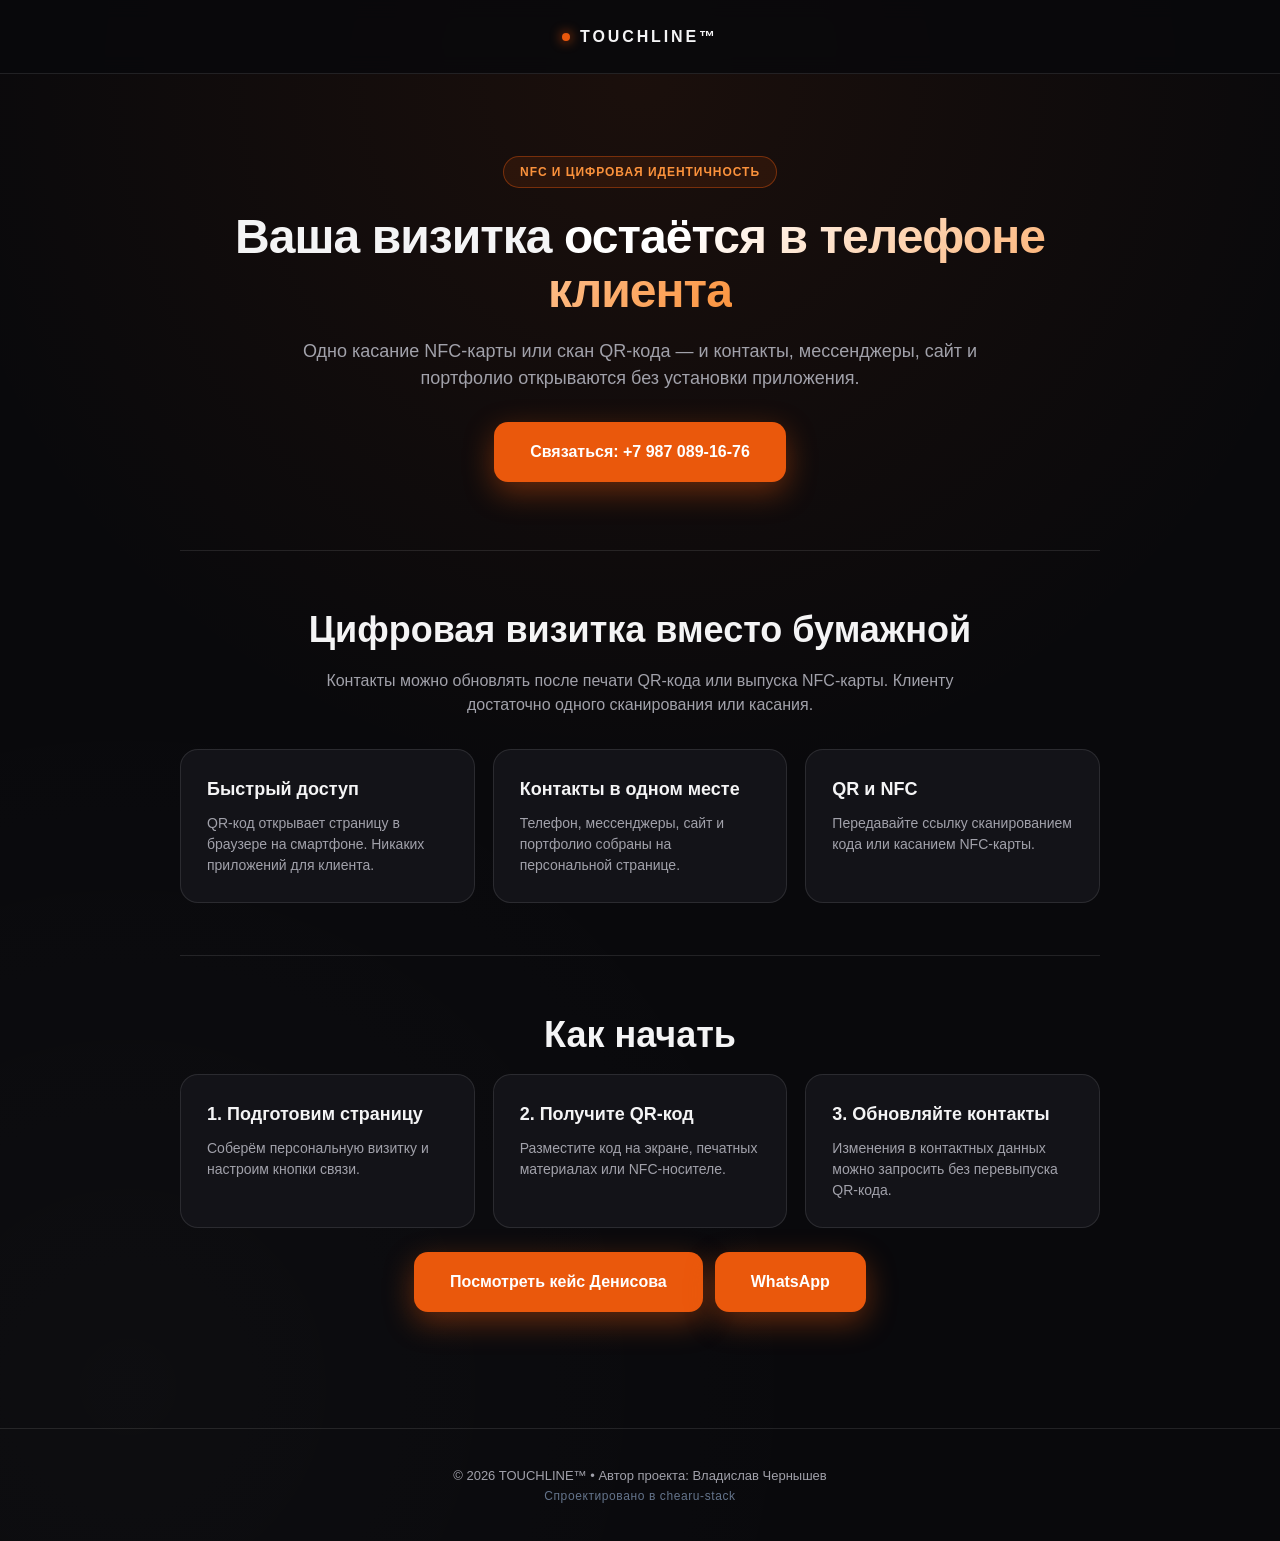
==== system.html @ 8c3a6a8d "Publish Touchline static site" ====
<!DOCTYPE html>
<html lang="ru">
<head>
  <meta charset="UTF-8" />
  <meta name="viewport" content="width=device-width, initial-scale=1.0" />
  <meta name="author" content="Владислав Чернышев (Touchline Project)" />
  <meta name="description" content="TOUCHLINE™ — цифровые визитки и NFC-носители для бизнеса." />
  <title>TOUCHLINE™ — цифровые визитки и NFC</title>
  <link rel="icon" type="image/svg+xml" href="data:image/svg+xml,%3Csvg xmlns=%22http://www.w3.org/2000/svg%22 viewBox=%220 0 100 100%22%3E%3Cpath fill=%22%23ea580c%22 d=%22M50 3 60 37 94 50 60 60 50 97 40 60 6 50 40 37z%22/%3E%3Ccircle cx=%2250%22 cy=%2250%22 r=%228%22 fill=%22%23fff%22/%3E%3C/svg%3E" />
  <link rel="stylesheet" href="style.css" />
</head>
<body>
  <header><div class="container"><a href="index.html" class="logo"><span class="logo-dot"></span>TOUCHLINE™</a></div></header>
  <main class="container system-main">
    <section class="system-hero">
      <div class="pill">NFC И ЦИФРОВАЯ ИДЕНТИЧНОСТЬ</div>
      <h1>Ваша визитка <span>остаётся в телефоне клиента</span></h1>
      <p>Одно касание NFC-карты или скан QR-кода — и контакты, мессенджеры, сайт и портфолио открываются без установки приложения.</p>
      <a href="tel:+79870891676" class="btn-main">Связаться: +7 987 089-16-76</a>
    </section>
    <section class="system-section">
      <h2>Цифровая визитка вместо бумажной</h2>
      <p>Контакты можно обновлять после печати QR-кода или выпуска NFC-карты. Клиенту достаточно одного сканирования или касания.</p>
      <div class="system-grid">
        <article class="system-card"><h3>Быстрый доступ</h3><p>QR-код открывает страницу в браузере на смартфоне. Никаких приложений для клиента.</p></article>
        <article class="system-card"><h3>Контакты в одном месте</h3><p>Телефон, мессенджеры, сайт и портфолио собраны на персональной странице.</p></article>
        <article class="system-card"><h3>QR и NFC</h3><p>Передавайте ссылку сканированием кода или касанием NFC-карты.</p></article>
      </div>
    </section>
    <section class="system-section">
      <h2>Как начать</h2>
      <div class="system-grid">
        <article class="system-card"><h3>1. Подготовим страницу</h3><p>Соберём персональную визитку и настроим кнопки связи.</p></article>
        <article class="system-card"><h3>2. Получите QR-код</h3><p>Разместите код на экране, печатных материалах или NFC-носителе.</p></article>
        <article class="system-card"><h3>3. Обновляйте контакты</h3><p>Изменения в контактных данных можно запросить без перевыпуска QR-кода.</p></article>
      </div>
      <div class="system-actions"><a href="index.html" class="btn-main">Посмотреть кейс Денисова</a><a href="https://wa.me/79870891676" class="btn-main">WhatsApp</a></div>
    </section>
  </main>
  <footer><div class="container"><div class="legal">© 2026 TOUCHLINE™ • Автор проекта: Владислав Чернышев</div><div class="footer-stack">Спроектировано в chearu-stack</div></div></footer>
</body>
</html>
---- style.css ----
:root {
      --bg: #09090c;
      --surface: #131318;
      --surface-card: #1a1a22;
      --border: rgba(255, 255, 255, 0.1);
      --border-accent: rgba(234, 88, 12, 0.4);
      --text-main: #f4f4f5;
      --text-muted: #a1a1aa;
      --accent: #ea580c;
      --accent-hover: #c2410c;
    }

    * { box-sizing: border-box; margin: 0; padding: 0; }

    body {
      background-color: var(--bg);
      background-image: 
        radial-gradient(circle at 50% 5%, rgba(234, 88, 12, 0.08), transparent 45%),
        radial-gradient(circle at 10% 90%, rgba(255, 255, 255, 0.02), transparent 40%);
      color: var(--text-main);
      font-family: -apple-system, BlinkMacSystemFont, "Segoe UI", Roboto, Inter, sans-serif;
      line-height: 1.5;
      -webkit-font-smoothing: antialiased;
    }

    .container {
      width: 100%;
      max-width: 960px;
      margin: 0 auto;
      padding: 0 20px;
    }

    header {
      padding: 24px 0;
      text-align: center;
      border-bottom: 1px solid var(--border);
      background: rgba(9, 9, 12, 0.85);
      backdrop-filter: blur(10px);
      position: sticky;
      top: 0;
      z-index: 50;
    }

    .logo {
      font-size: 16px;
      font-weight: 800;
      letter-spacing: 0.18em;
      text-transform: uppercase;
      color: var(--text-main);
      text-decoration: none;
      display: inline-flex;
      align-items: center;
      gap: 8px;
    }

    .logo-dot {
      width: 8px;
      height: 8px;
      background: var(--accent);
      border-radius: 50%;
    }

    /* HERO */
    .promo-hero {
      padding: 60px 0 40px;
      text-align: center;
    }

    .pill {
      display: inline-flex;
      align-items: center;
      gap: 8px;
      padding: 6px 16px;
      border-radius: 999px;
      background: rgba(234, 88, 12, 0.1);
      border: 1px solid var(--border-accent);
      color: #fb923c;
      font-size: 12px;
      font-weight: 700;
      margin-bottom: 24px;
      text-transform: uppercase;
      letter-spacing: 0.08em;
    }

    h1 {
      font-size: clamp(30px, 4.8vw, 48px);
      font-weight: 800;
      line-height: 1.12;
      letter-spacing: -0.02em;
      margin-bottom: 18px;
      max-width: 780px;
      margin-left: auto;
      margin-right: auto;
    }

    h1 span {
      background: linear-gradient(135deg, #ffffff 20%, #fb923c 100%);
      -webkit-background-clip: text;
      -webkit-text-fill-color: transparent;
    }

    .promo-sub {
      font-size: 17px;
      color: var(--text-muted);
      max-width: 620px;
      margin: 0 auto 40px;
    }

    /* MOCKUP CONTAINER (КЛИКАБЕЛЬНЫЙ БЛОК) */
    .mockup-section {
      display: flex;
      justify-content: center;
      margin-bottom: 20px;
    }

    .phone-link-wrap {
      display: block;
      text-decoration: none;
      width: 100%;
      max-width: 360px;
      cursor: pointer;
    }

    .phone-frame {
      width: 100%;
      background: #0d0d11;
      border: 10px solid #202028;
      border-radius: 40px;
      overflow: hidden;
      box-shadow: 0 30px 60px rgba(0, 0, 0, 0.8), inset 0 1px 0 rgba(255,255,255,0.1);
      transition: transform 0.2s, border-color 0.2s;
    }

    .phone-link-wrap:hover .phone-frame {
      transform: scale(1.02);
      border-color: rgba(234, 88, 12, 0.6);
    }

    .phone-screen {
      background: #000;
      position: relative;
      overflow: hidden;
      display: flex;
    }

    .phone-screen img {
      width: 100%;
      height: auto;
      display: block;
    }

    .phone-hint {
      text-align: center;
      font-size: 13px;
      color: #fb923c;
      margin-bottom: 50px;
      font-weight: 600;
    }

    /* QR TEST BOX */
    .qr-test-box {
      text-align: center;
      margin-bottom: 60px;
      padding: 36px 24px;
      background: var(--surface);
      border: 1px solid var(--border);
      border-radius: 24px;
    }

    .qr-test-box h3 {
      font-size: 20px;
      margin-bottom: 8px;
      color: #fff;
    }

    .qr-test-box p {
      color: var(--text-muted);
      font-size: 14px;
      margin-bottom: 24px;
    }

    .qr-img-wrap {
      display: inline-block;
      padding: 14px;
      background: #fff;
      border-radius: 16px;
      box-shadow: 0 10px 25px rgba(0,0,0,0.3);
    }

    .qr-img-wrap img {
      display: block;
      width: 160px;
      height: 160px;
    }

    /* DETAILS GRID */
    .details-grid {
      display: grid;
      grid-template-columns: repeat(2, 1fr);
      gap: 20px;
      margin-bottom: 60px;
    }

    .detail-card {
      background: var(--surface);
      border: 1px solid var(--border);
      border-radius: 18px;
      padding: 26px;
    }

    .detail-card h3 {
      font-size: 17px;
      margin-bottom: 8px;
      color: #fff;
    }

    .detail-card p {
      font-size: 14px;
      color: var(--text-muted);
    }

    /* PRICING BLOCK */
    .price-box {
      background: linear-gradient(145deg, #16161f 0%, #0d0d12 100%);
      border: 1px solid var(--border-accent);
      border-radius: 28px;
      padding: 48px 24px;
      text-align: center;
      margin-bottom: 60px;
      box-shadow: 0 20px 50px rgba(0,0,0,0.5);
    }

    .price-tag {
      font-size: 42px;
      font-weight: 800;
      color: #fb923c;
      margin: 12px 0 16px;
      letter-spacing: -0.02em;
    }

    .price-desc {
      color: var(--text-muted);
      font-size: 16px;
      max-width: 520px;
      margin: 0 auto 30px;
    }

    .btn-main {
      display: inline-flex;
      align-items: center;
      justify-content: center;
      gap: 10px;
      padding: 18px 36px;
      background: var(--accent);
      color: #fff;
      font-size: 16px;
      font-weight: 700;
      border-radius: 14px;
      text-decoration: none;
      box-shadow: 0 10px 30px rgba(234, 88, 12, 0.4);
      transition: background 0.2s, transform 0.15s;
    }

    .btn-main:hover {
      background: var(--accent-hover);
      transform: translateY(-2px);
    }

    footer {
      padding: 36px 0;
      text-align: center;
      color: var(--text-muted);
      font-size: 13px;
      border-top: 1px solid var(--border);
      display: flex;
      flex-direction: column;
      gap: 6px;
      align-items: center;
    }

    .footer-stack {
      font-size: 12px;
      color: #64748b;
      letter-spacing: 0.05em;
    }

    @media (max-width: 768px) {
      .details-grid {
        grid-template-columns: 1fr;
      }
    }

/* System page */
.system-main { padding-bottom: 64px; }
.system-hero { padding: 82px 0 68px; text-align: center; }
.system-hero h1 { max-width: 880px; margin: 0 auto 20px; }
.system-hero p { max-width: 720px; margin: 0 auto 30px; color: var(--text-muted); font-size: 18px; }
.system-hero .pill { margin-bottom: 22px; }
.system-hero .btn-main { min-height: 54px; }
.system-section { padding: 52px 0; border-top: 1px solid var(--border); }
.system-section h2 { text-align: center; font-size: clamp(25px, 3vw, 36px); margin-bottom: 12px; }
.system-section > p { max-width: 670px; text-align: center; margin: 0 auto 32px; color: var(--text-muted); }
.system-grid { display: grid; grid-template-columns: repeat(3, 1fr); gap: 18px; }
.system-card { padding: 26px; border: 1px solid var(--border); border-radius: 18px; background: var(--surface); }
.system-card h3 { margin-bottom: 10px; font-size: 18px; }
.system-card p, .system-card li { color: var(--text-muted); font-size: 14px; }
.system-card ul { padding-left: 18px; display: grid; gap: 9px; }
.system-actions { display: flex; flex-wrap: wrap; justify-content: center; gap: 12px; margin-top: 24px; }
.stealth-link { width: 14px; height: 14px; display: inline-block; border-radius: 50%; opacity: .12; background: var(--accent); text-decoration: none; }
.stealth-link:hover, .stealth-link:focus-visible { opacity: 1; box-shadow: 0 0 14px var(--accent); outline: none; }
.logo { gap: 10px; }
.logo-dot { box-shadow: 0 0 12px var(--accent); }
.price-options { display: grid; grid-template-columns: repeat(2, minmax(0, 1fr)); gap: 16px; max-width: 760px; margin: 0 auto 26px; }
.price-option { padding: 20px; border: 1px solid var(--border); border-radius: 16px; background: rgba(255,255,255,.03); }
.price-option strong { display: block; color: #fb923c; font-size: 25px; margin-bottom: 8px; }
.price-option p { color: var(--text-muted); font-size: 14px; margin: 0; }
.order-links { display: flex; flex-wrap: wrap; justify-content: center; gap: 12px; }
.legal { line-height: 1.7; }
.header-row { display: flex; justify-content: space-between; align-items: center; }
@media (max-width: 720px) {
  .system-hero { padding: 56px 0 44px; }
  .system-grid, .price-options { grid-template-columns: 1fr; }
  .details-grid { grid-template-columns: 1fr; }
  .btn-main { min-height: 52px; }
}
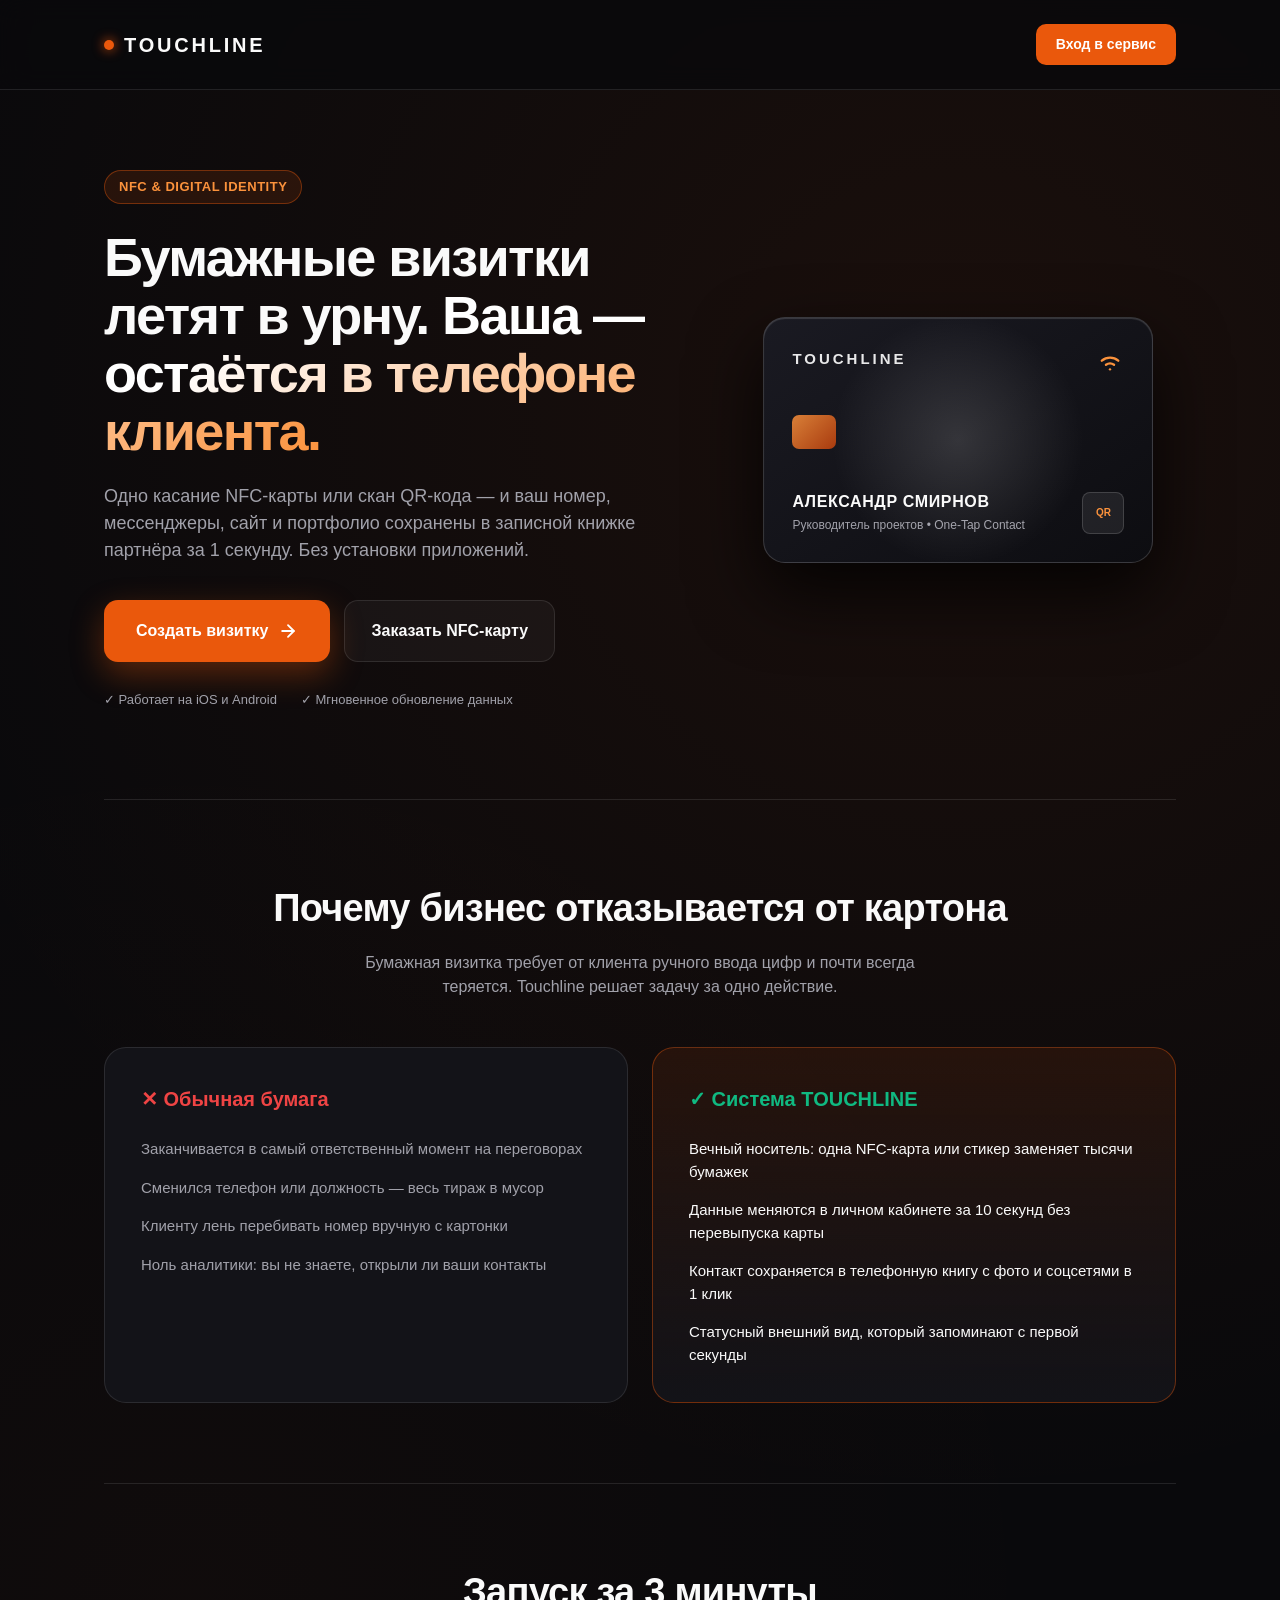
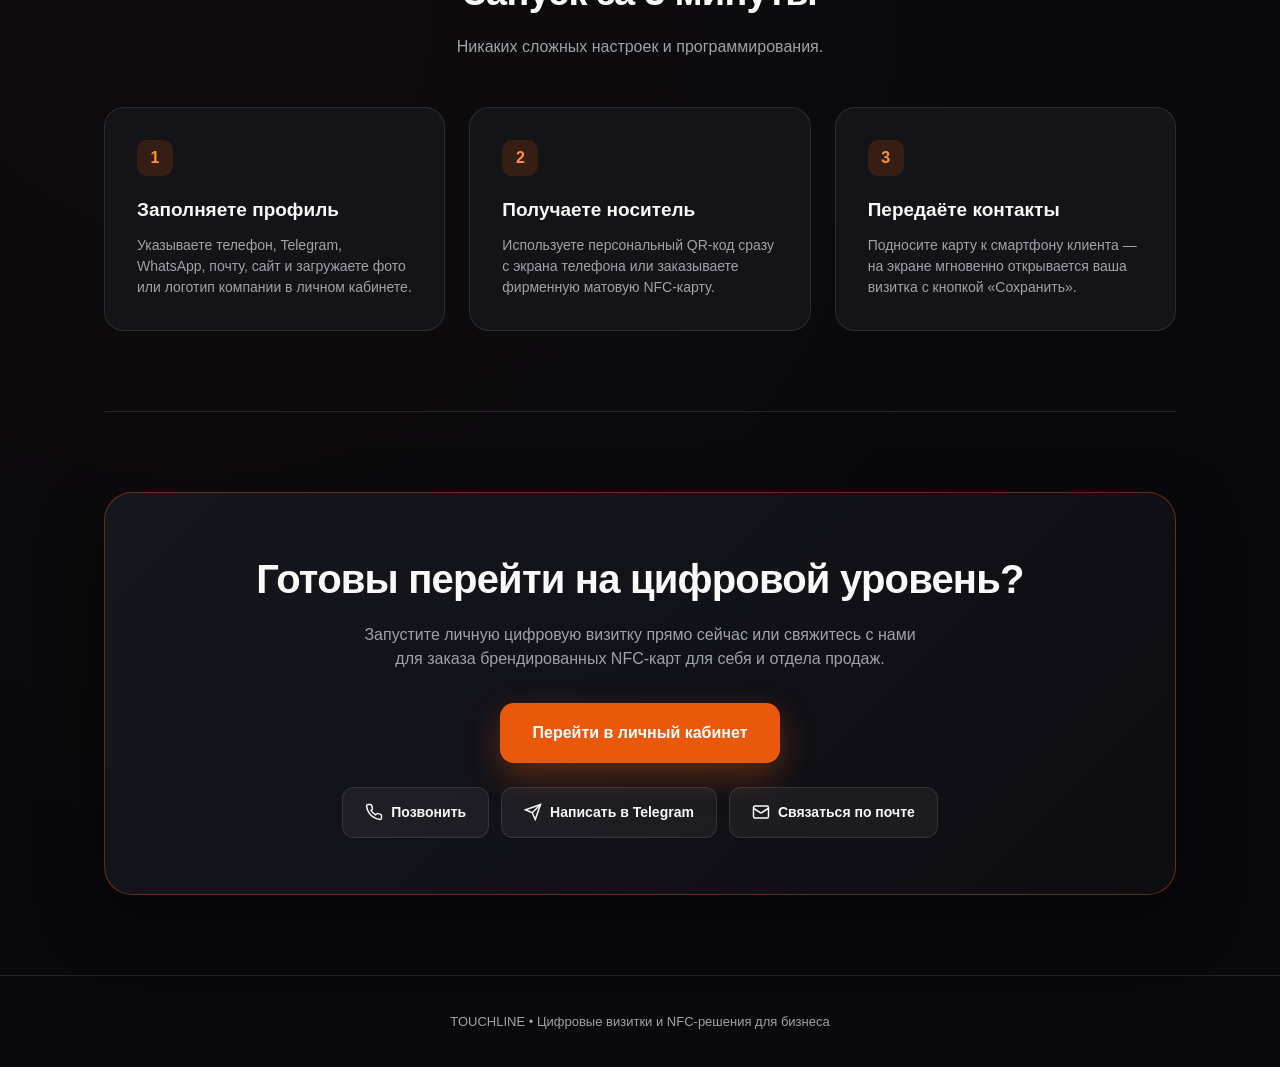
==== commit 23924e78: "Restore system theme and publish promo page" ====
--- a/system.html
+++ b/system.html
@@ -3,40 +3,182 @@
 <head>
   <meta charset="UTF-8" />
   <meta name="viewport" content="width=device-width, initial-scale=1.0" />
-  <meta name="author" content="Владислав Чернышев (Touchline Project)" />
-  <meta name="description" content="TOUCHLINE™ — цифровые визитки и NFC-носители для бизнеса." />
-  <title>TOUCHLINE™ — цифровые визитки и NFC</title>
-  <link rel="icon" type="image/svg+xml" href="data:image/svg+xml,%3Csvg xmlns=%22http://www.w3.org/2000/svg%22 viewBox=%220 0 100 100%22%3E%3Cpath fill=%22%23ea580c%22 d=%22M50 3 60 37 94 50 60 60 50 97 40 60 6 50 40 37z%22/%3E%3Ccircle cx=%2250%22 cy=%2250%22 r=%228%22 fill=%22%23fff%22/%3E%3C/svg%3E" />
+  <title>TOUCHLINE — Умные цифровые визитки и NFC-носители</title>
   <link rel="stylesheet" href="style.css" />
 </head>
-<body>
-  <header><div class="container"><a href="index.html" class="logo"><span class="logo-dot"></span>TOUCHLINE™</a></div></header>
-  <main class="container system-main">
-    <section class="system-hero">
-      <div class="pill">NFC И ЦИФРОВАЯ ИДЕНТИЧНОСТЬ</div>
-      <h1>Ваша визитка <span>остаётся в телефоне клиента</span></h1>
-      <p>Одно касание NFC-карты или скан QR-кода — и контакты, мессенджеры, сайт и портфолио открываются без установки приложения.</p>
-      <a href="tel:+79870891676" class="btn-main">Связаться: +7 987 089-16-76</a>
-    </section>
-    <section class="system-section">
-      <h2>Цифровая визитка вместо бумажной</h2>
-      <p>Контакты можно обновлять после печати QR-кода или выпуска NFC-карты. Клиенту достаточно одного сканирования или касания.</p>
-      <div class="system-grid">
-        <article class="system-card"><h3>Быстрый доступ</h3><p>QR-код открывает страницу в браузере на смартфоне. Никаких приложений для клиента.</p></article>
-        <article class="system-card"><h3>Контакты в одном месте</h3><p>Телефон, мессенджеры, сайт и портфолио собраны на персональной странице.</p></article>
-        <article class="system-card"><h3>QR и NFC</h3><p>Передавайте ссылку сканированием кода или касанием NFC-карты.</p></article>
+<body class="system-page">
+
+  <!-- ШАПКА -->
+  <header>
+    <div class="container nav-wrap">
+      <a href="#" class="logo">
+        <span class="logo-dot"></span>
+        TOUCHLINE
+      </a>
+      <div class="nav-actions">
+        <!-- ССЫЛКА ВХОДА НА ВАШ СЕРВЕР -->
+        <a href="https://ВАШ-СЕРВЕР.ru" class="btn-header">Вход в сервис</a>
+      </div>
+    </div>
+  </header>
+
+  <!-- ПЕРВЫЙ ЭКРАН: МАГНИТ -->
+  <main class="container">
+    <section class="hero">
+      <div>
+        <div class="pill">NFC &amp; DIGITAL IDENTITY</div>
+        <h1>Бумажные визитки летят в урну. <span>Ваша — остаётся в телефоне клиента.</span></h1>
+        <p class="hero-sub">
+          Одно касание NFC-карты или скан QR-кода — и ваш номер, мессенджеры, сайт и портфолио сохранены в записной книжке партнёра за 1 секунду. Без установки приложений.
+        </p>
+
+        <div class="hero-cta-group">
+          <!-- ВЕДЕТ НА ВАШ СЕРВЕР (РЕГИСТРАЦИЯ / СОЗДАНИЕ) -->
+          <a href="https://ВАШ-СЕРВЕР.ru" class="btn-main">
+            Создать визитку
+            <svg width="20" height="20" viewBox="0 0 24 24" fill="none" stroke="currentColor" stroke-width="2.2" stroke-linecap="round" stroke-linejoin="round"><line x1="5" y1="12" x2="19" y2="12"/><polyline points="12 5 19 12 12 19"/></svg>
+          </a>
+          <a href="#contacts" class="btn-outline">Заказать NFC-карту</a>
+        </div>
+
+        <div class="hero-proof">
+          <span>✓ Работает на iOS и Android</span>
+          <span>✓ Мгновенное обновление данных</span>
+        </div>
+      </div>
+
+      <!-- ИНТЕРАКТИВНАЯ 3D КАРТА -->
+      <div class="card-stage">
+        <div class="nfc-card" id="nfcCard">
+          <div class="card-top">
+            <span class="card-brand">TOUCHLINE</span>
+            <svg class="nfc-waves" viewBox="0 0 24 24" fill="none" stroke="currentColor" stroke-width="2" stroke-linecap="round">
+              <path d="M5 12.55a11 11 0 0 1 14.08 0"/>
+              <path d="M8.53 16.11a6 6 0 0 1 6.95 0"/>
+              <line x1="12" y1="20" x2="12.01" y2="20"/>
+            </svg>
+          </div>
+          <div class="card-chip"></div>
+          <div class="card-bottom">
+            <div>
+              <div class="card-owner">АЛЕКСАНДР СМИРНОВ</div>
+              <div class="card-role">Руководитель проектов • One-Tap Contact</div>
+            </div>
+            <div class="card-qr-mini">QR</div>
+          </div>
+        </div>
       </div>
     </section>
-    <section class="system-section">
-      <h2>Как начать</h2>
-      <div class="system-grid">
-        <article class="system-card"><h3>1. Подготовим страницу</h3><p>Соберём персональную визитку и настроим кнопки связи.</p></article>
-        <article class="system-card"><h3>2. Получите QR-код</h3><p>Разместите код на экране, печатных материалах или NFC-носителе.</p></article>
-        <article class="system-card"><h3>3. Обновляйте контакты</h3><p>Изменения в контактных данных можно запросить без перевыпуска QR-кода.</p></article>
+
+    <!-- БЛОК КОНТРАСТА -->
+    <section class="section">
+      <h2 class="section-title">Почему бизнес отказывается от картона</h2>
+      <p class="section-desc">Бумажная визитка требует от клиента ручного ввода цифр и почти всегда теряется. Touchline решает задачу за одно действие.</p>
+
+      <div class="compare-grid">
+        <div class="compare-card">
+          <div class="compare-head compare-head-negative">✕ Обычная бумага</div>
+          <ul class="compare-list">
+            <li>Заканчивается в самый ответственный момент на переговорах</li>
+            <li>Сменился телефон или должность — весь тираж в мусор</li>
+            <li>Клиенту лень перебивать номер вручную с картонки</li>
+            <li>Ноль аналитики: вы не знаете, открыли ли ваши контакты</li>
+          </ul>
+        </div>
+
+        <div class="compare-card pro">
+          <div class="compare-head compare-head-positive">✓ Система TOUCHLINE</div>
+          <ul class="compare-list">
+            <li>Вечный носитель: одна NFC-карта или стикер заменяет тысячи бумажек</li>
+            <li>Данные меняются в личном кабинете за 10 секунд без перевыпуска карты</li>
+            <li>Контакт сохраняется в телефонную книгу с фото и соцсетями в 1 клик</li>
+            <li>Статусный внешний вид, который запоминают с первой секунды</li>
+          </ul>
+        </div>
       </div>
-      <div class="system-actions"><a href="index.html" class="btn-main">Посмотреть кейс Денисова</a><a href="https://wa.me/79870891676" class="btn-main">WhatsApp</a></div>
+    </section>
+
+    <!-- КАК ЭТО РАБОТАЕТ -->
+    <section class="section">
+      <h2 class="section-title">Запуск за 3 минуты</h2>
+      <p class="section-desc">Никаких сложных настроек и программирования.</p>
+
+      <div class="steps-grid">
+        <div class="step-box">
+          <div class="step-num">1</div>
+          <h3>Заполняете профиль</h3>
+          <p>Указываете телефон, Telegram, WhatsApp, почту, сайт и загружаете фото или логотип компании в личном кабинете.</p>
+        </div>
+        <div class="step-box">
+          <div class="step-num">2</div>
+          <h3>Получаете носитель</h3>
+          <p>Используете персональный QR-код сразу с экрана телефона или заказываете фирменную матовую NFC-карту.</p>
+        </div>
+        <div class="step-box">
+          <div class="step-num">3</div>
+          <h3>Передаёте контакты</h3>
+          <p>Подносите карту к смартфону клиента — на экране мгновенно открывается ваша визитка с кнопкой «Сохранить».</p>
+        </div>
+      </div>
+    </section>
+
+    <!-- ФИНАЛЬНЫЙ ПРИЗЫВ И ПРЯМЫЕ КОНТАКТЫ -->
+    <section class="section" id="contacts">
+      <div class="cta-panel">
+        <h2>Готовы перейти на цифровой уровень?</h2>
+        <p>Запустите личную цифровую визитку прямо сейчас или свяжитесь с нами для заказа брендированных NFC-карт для себя и отдела продаж.</p>
+
+        <a href="https://ВАШ-СЕРВЕР.ru" class="btn-main">Перейти в личный кабинет</a>
+
+        <div class="direct-bar">
+          <!-- ПОЗВОНИТЬ -->
+          <a href="tel:+79000000000" class="direct-btn">
+            <svg width="18" height="18" viewBox="0 0 24 24" fill="none" stroke="currentColor" stroke-width="2"><path d="M22 16.92v3a2 2 0 0 1-2.18 2 19.79 19.79 0 0 1-8.63-3.07 19.5 19.5 0 0 1-6-6 19.79 19.79 0 0 1-3.07-8.67A2 2 0 0 1 4.11 2h3a2 2 0 0 1 2 1.72 12.84 12.84 0 0 0 .7 2.81 2 2 0 0 1-.45 2.11L8.09 9.91a16 16 0 0 0 6 6l1.27-1.27a2 2 0 0 1 2.11-.45 12.84 12.84 0 0 0 2.81.7A2 2 0 0 1 22 16.92z"/></svg>
+            Позвонить
+          </a>
+
+          <!-- НАПИСАТЬ (TELEGRAM) -->
+          <a href="https://t.me/ВАШ_НИК" target="_blank" rel="noopener" class="direct-btn">
+            <svg width="18" height="18" viewBox="0 0 24 24" fill="none" stroke="currentColor" stroke-width="2"><line x1="22" y1="2" x2="11" y2="13"/><polygon points="22 2 15 22 11 13 2 9 22 2"/></svg>
+            Написать в Telegram
+          </a>
+
+          <!-- СВЯЗАТЬСЯ (EMAIL) -->
+          <a href="mailto:ea52@bk.ru?subject=TOUCHLINE%20—%20Запрос" class="direct-btn">
+            <svg width="18" height="18" viewBox="0 0 24 24" fill="none" stroke="currentColor" stroke-width="2"><rect x="2" y="4" width="20" height="16" rx="2"/><path d="m22 7-8.97 5.7a1.94 1.94 0 0 1-2.06 0L2 7"/></svg>
+            Связаться по почте
+          </a>
+        </div>
+      </div>
     </section>
   </main>
-  <footer><div class="container"><div class="legal">© 2026 TOUCHLINE™ • Автор проекта: Владислав Чернышев</div><div class="footer-stack">Спроектировано в chearu-stack</div></div></footer>
+
+  <footer>
+    <div class="container">
+      TOUCHLINE • Цифровые визитки и NFC-решения для бизнеса
+    </div>
+  </footer>
+
+  <!-- СКРИПТ 3D НАКЛОНА КАРТЫ -->
+  <script>
+    const card = document.getElementById('nfcCard');
+    card.addEventListener('mousemove', (e) => {
+      const rect = card.getBoundingClientRect();
+      const x = e.clientX - rect.left;
+      const y = e.clientY - rect.top;
+      const centerX = rect.width / 2;
+      const centerY = rect.height / 2;
+      const rotateX = ((y - centerY) / centerY) * -10;
+      const rotateY = ((x - centerX) / centerX) * 10;
+
+      card.style.setProperty('--mx', `${(x / rect.width) * 100}%`);
+      card.style.setProperty('--my', `${(y / rect.height) * 100}%`);
+      card.style.transform = `rotateX(${rotateX}deg) rotateY(${rotateY}deg)`;
+    });
+
+    card.addEventListener('mouseleave', () => {
+      card.style.transform = 'rotateX(0deg) rotateY(0deg)';
+    });
+  </script>
 </body>
 </html>
--- a/style.css
+++ b/style.css
@@ -2,9 +2,13 @@
       --bg: #09090c;
       --surface: #131318;
       --surface-card: #1a1a22;
+      --surface-light: #18181d;
+      --accent-glow: rgba(234, 88, 12, 0.35);
+      --success: #10b981;
+      --danger: #ef4444;
       --border: rgba(255, 255, 255, 0.1);
       --border-accent: rgba(234, 88, 12, 0.4);
-      --text-main: #f4f4f5;
+      --text-main: #fafafa;
       --text-muted: #a1a1aa;
       --accent: #ea580c;
       --accent-hover: #c2410c;
@@ -315,6 +319,8 @@
 .price-option strong { display: block; color: #fb923c; font-size: 25px; margin-bottom: 8px; }
 .price-option p { color: var(--text-muted); font-size: 14px; margin: 0; }
 .order-links { display: flex; flex-wrap: wrap; justify-content: center; gap: 12px; }
+.contact-qr { display: flex; flex-direction: column; align-items: center; gap: 12px; margin-top: 28px; color: var(--text-muted); }
+.contact-qr .qr-img-wrap { margin-top: 4px; }
 .legal { line-height: 1.7; }
 .header-row { display: flex; justify-content: space-between; align-items: center; }
 @media (max-width: 720px) {
@@ -324,3 +330,507 @@
   .btn-main { min-height: 52px; }
 }
 
+@media (max-width: 480px) {
+  body:not(.system-page) .header-row { gap: 8px; }
+  body:not(.system-page) .logo {
+    gap: 6px;
+    font-size: 12px;
+    letter-spacing: 0.08em;
+    white-space: nowrap;
+  }
+  body:not(.system-page) .logo-dot { flex: 0 0 7px; width: 7px; height: 7px; }
+  body:not(.system-page) .stealth-link { flex: 0 0 14px; }
+  body:not(.system-page) .order-links { flex-direction: column; align-items: center; gap: 10px; }
+  body:not(.system-page) .order-links .btn-main {
+    width: 100%;
+    max-width: 320px;
+    min-height: 52px;
+    padding: 14px 16px;
+    font-size: 15px;
+    white-space: nowrap;
+  }
+  body:not(.system-page) .order-links .btn-main:first-child { flex-direction: column; gap: 0; line-height: 1.25; }
+}
+
+
+/* Original system layout, scoped so shared pages keep their own structure. */
+
+
+
+    * {
+      box-sizing: border-box;
+      margin: 0;
+      padding: 0;
+    }
+
+    html {
+      scroll-behavior: smooth;
+    }
+
+    body.system-page {
+      background-color: var(--bg);
+      background-image:
+        radial-gradient(circle at 75% 15%, rgba(234, 88, 12, 0.08), transparent 45%),
+        radial-gradient(circle at 15% 60%, rgba(234, 88, 12, 0.03), transparent 45%);
+      color: var(--text-main);
+      font-family: -apple-system, BlinkMacSystemFont, "Segoe UI", Roboto, Inter, sans-serif;
+      line-height: 1.5;
+      -webkit-font-smoothing: antialiased;
+      overflow-x: hidden;
+    }
+
+    body.system-page .container {
+      width: 100%;
+      max-width: 1120px;
+      margin: 0 auto;
+      padding: 0 24px;
+    }
+
+    /* HEADER */
+    body.system-page header {
+      padding: 24px 0;
+      border-bottom: 1px solid var(--border);
+      backdrop-filter: blur(12px);
+      position: sticky;
+      top: 0;
+      z-index: 50;
+      background: rgba(9, 9, 12, 0.8);
+    }
+
+    body.system-page .nav-wrap {
+      display: flex;
+      align-items: center;
+      justify-content: space-between;
+    }
+
+    body.system-page .logo {
+      font-size: 20px;
+      font-weight: 800;
+      letter-spacing: 0.14em;
+      text-transform: uppercase;
+      color: var(--text-main);
+      display: flex;
+      align-items: center;
+      gap: 10px;
+      text-decoration: none;
+    }
+
+    body.system-page .logo-dot {
+      width: 10px;
+      height: 10px;
+      border-radius: 50%;
+      background: var(--accent);
+      box-shadow: 0 0 12px var(--accent);
+    }
+
+    body.system-page .nav-actions {
+      display: flex;
+      align-items: center;
+      gap: 12px;
+    }
+
+    body.system-page .btn-header {
+      padding: 10px 20px;
+      background: var(--accent);
+      color: #fff;
+      text-decoration: none;
+      font-size: 14px;
+      font-weight: 600;
+      border-radius: 10px;
+      transition: background 0.2s, transform 0.15s;
+    }
+
+    body.system-page .btn-header:hover {
+      background: var(--accent-hover);
+    }
+
+    /* HERO SECTION */
+    body.system-page .hero {
+      padding: 80px 0 90px;
+      display: grid;
+      grid-template-columns: 1.15fr 0.85fr;
+      gap: 48px;
+      align-items: center;
+    }
+
+    body.system-page .pill {
+      display: inline-flex;
+      align-items: center;
+      gap: 8px;
+      padding: 6px 14px;
+      border-radius: 999px;
+      background: rgba(234, 88, 12, 0.12);
+      border: 1px solid var(--border-accent);
+      color: #fb923c;
+      font-size: 13px;
+      font-weight: 600;
+      letter-spacing: 0.04em;
+      margin-bottom: 24px;
+    }
+
+    body.system-page h1 {
+      font-size: clamp(34px, 4.8vw, 54px);
+      font-weight: 800;
+      line-height: 1.08;
+      letter-spacing: -0.03em;
+      margin-bottom: 22px;
+    }
+
+    body.system-page h1 span {
+      background: linear-gradient(135deg, #ffffff 30%, #fb923c 100%);
+      -webkit-background-clip: text;
+      -webkit-text-fill-color: transparent;
+    }
+
+    body.system-page .hero-sub {
+      font-size: 18px;
+      color: var(--text-muted);
+      max-width: 540px;
+      margin-bottom: 36px;
+    }
+
+    body.system-page .hero-cta-group {
+      display: flex;
+      flex-wrap: wrap;
+      gap: 14px;
+      margin-bottom: 28px;
+    }
+
+    body.system-page .btn-main {
+      display: inline-flex;
+      align-items: center;
+      justify-content: center;
+      gap: 10px;
+      padding: 18px 32px;
+      background: var(--accent);
+      color: #fff;
+      font-size: 16px;
+      font-weight: 700;
+      border-radius: 14px;
+      text-decoration: none;
+      box-shadow: 0 12px 32px var(--accent-glow);
+      transition: transform 0.15s, background 0.2s, box-shadow 0.2s;
+    }
+
+    body.system-page .btn-main:hover {
+      background: var(--accent-hover);
+      transform: translateY(-2px);
+      box-shadow: 0 16px 40px rgba(234, 88, 12, 0.5);
+    }
+
+    body.system-page .btn-outline {
+      display: inline-flex;
+      align-items: center;
+      justify-content: center;
+      gap: 8px;
+      padding: 18px 26px;
+      background: rgba(255, 255, 255, 0.04);
+      border: 1px solid var(--border);
+      color: var(--text-main);
+      font-size: 16px;
+      font-weight: 600;
+      border-radius: 14px;
+      text-decoration: none;
+      transition: background 0.2s, border-color 0.2s;
+    }
+
+    body.system-page .btn-outline:hover {
+      background: rgba(255, 255, 255, 0.08);
+      border-color: rgba(255, 255, 255, 0.25);
+    }
+
+    body.system-page .hero-proof {
+      display: flex;
+      gap: 24px;
+      font-size: 13px;
+      color: var(--text-muted);
+    }
+
+    body.system-page .hero-proof span {
+      display: flex;
+      align-items: center;
+      gap: 6px;
+    }
+
+    /* 3D INTERACTIVE NFC CARD */
+    body.system-page .card-stage {
+      perspective: 1100px;
+      display: flex;
+      justify-content: center;
+      align-items: center;
+    }
+
+    body.system-page .nfc-card {
+      width: 100%;
+      max-width: 390px;
+      aspect-ratio: 1.586 / 1;
+      border-radius: 22px;
+      background: linear-gradient(145deg, #1a1a22 0%, #0d0d11 100%);
+      border: 1px solid rgba(255, 255, 255, 0.16);
+      box-shadow:
+        0 30px 70px rgba(0, 0, 0, 0.8),
+        inset 0 1px 1px rgba(255, 255, 255, 0.15);
+      padding: 28px;
+      display: flex;
+      flex-direction: column;
+      justify-content: space-between;
+      position: relative;
+      overflow: hidden;
+      transform-style: preserve-3d;
+      transition: transform 0.15s ease-out;
+      cursor: pointer;
+    }
+
+    body.system-page .nfc-card::before {
+      content: "";
+      position: absolute;
+      inset: 0;
+      background: radial-gradient(circle at var(--mx, 50%) var(--my, 50%), rgba(255, 255, 255, 0.14), transparent 55%);
+      pointer-events: none;
+    }
+
+    body.system-page .card-top {
+      display: flex;
+      justify-content: space-between;
+      align-items: center;
+    }
+
+    body.system-page .card-brand {
+      font-size: 15px;
+      font-weight: 800;
+      letter-spacing: 0.2em;
+      color: rgba(255, 255, 255, 0.9);
+    }
+
+    body.system-page .nfc-waves {
+      width: 28px;
+      height: 28px;
+      color: #fb923c;
+    }
+
+    body.system-page .card-chip {
+      width: 44px;
+      height: 34px;
+      border-radius: 7px;
+      background: linear-gradient(135deg, #fb923c 0%, #c2410c 100%);
+      opacity: 0.85;
+      margin: 12px 0;
+    }
+
+    body.system-page .card-bottom {
+      display: flex;
+      justify-content: space-between;
+      align-items: flex-end;
+    }
+
+    body.system-page .card-owner {
+      font-size: 16px;
+      font-weight: 700;
+      letter-spacing: 0.04em;
+    }
+
+    body.system-page .card-role {
+      font-size: 12px;
+      color: var(--text-muted);
+      margin-top: 2px;
+    }
+
+    body.system-page .card-qr-mini {
+      width: 42px;
+      height: 42px;
+      border-radius: 8px;
+      background: rgba(255, 255, 255, 0.08);
+      border: 1px solid rgba(255, 255, 255, 0.15);
+      display: flex;
+      align-items: center;
+      justify-content: center;
+      font-size: 10px;
+      font-weight: 700;
+      color: #fb923c;
+    }
+
+    /* CONTRAST SECTION (BYLO / STALO) */
+    body.system-page .section {
+      padding: 80px 0;
+      border-top: 1px solid var(--border);
+    }
+
+    body.system-page .section-title {
+      font-size: clamp(26px, 3.5vw, 38px);
+      font-weight: 800;
+      letter-spacing: -0.02em;
+      text-align: center;
+      margin-bottom: 14px;
+    }
+
+    body.system-page .section-desc {
+      text-align: center;
+      color: var(--text-muted);
+      max-width: 600px;
+      margin: 0 auto 48px;
+      font-size: 16px;
+    }
+
+    body.system-page .compare-grid {
+      display: grid;
+      grid-template-columns: 1fr 1fr;
+      gap: 24px;
+    }
+
+    body.system-page .compare-card {
+      background: var(--surface);
+      border: 1px solid var(--border);
+      border-radius: 22px;
+      padding: 36px;
+    }
+
+    body.system-page .compare-card.pro {
+      background: linear-gradient(180deg, rgba(234, 88, 12, 0.1) 0%, var(--surface) 100%);
+      border-color: var(--border-accent);
+    }
+
+    body.system-page .compare-head {
+      font-size: 20px;
+      font-weight: 700;
+      margin-bottom: 24px;
+      display: flex;
+      align-items: center;
+      gap: 10px;
+    }
+
+    body.system-page .compare-list {
+      list-style: none;
+      display: flex;
+      flex-direction: column;
+      gap: 16px;
+    }
+
+    body.system-page .compare-list li {
+      display: flex;
+      align-items: flex-start;
+      gap: 12px;
+      font-size: 15px;
+      color: var(--text-muted);
+    }
+
+    body.system-page .compare-card.pro .compare-list li {
+      color: var(--text-main);
+    }
+
+    /* 3 STEPS */
+    body.system-page .steps-grid {
+      display: grid;
+      grid-template-columns: repeat(3, 1fr);
+      gap: 24px;
+    }
+
+    body.system-page .step-box {
+      background: var(--surface);
+      border: 1px solid var(--border);
+      border-radius: 20px;
+      padding: 32px;
+    }
+
+    body.system-page .step-num {
+      display: inline-flex;
+      align-items: center;
+      justify-content: center;
+      width: 36px;
+      height: 36px;
+      border-radius: 10px;
+      background: rgba(234, 88, 12, 0.16);
+      color: #fb923c;
+      font-weight: 800;
+      margin-bottom: 20px;
+    }
+
+    body.system-page .step-box h3 {
+      font-size: 19px;
+      margin-bottom: 10px;
+    }
+
+    body.system-page .step-box p {
+      font-size: 14px;
+      color: var(--text-muted);
+    }
+
+    /* FINAL CTA & DIRECT CONTACTS */
+    body.system-page .cta-panel {
+      background: linear-gradient(135deg, #16161f 0%, #0d0d12 100%);
+      border: 1px solid var(--border-accent);
+      border-radius: 28px;
+      padding: 56px 32px;
+      text-align: center;
+      box-shadow: 0 24px 60px rgba(0, 0, 0, 0.5);
+    }
+
+    body.system-page .cta-panel h2 {
+      font-size: clamp(26px, 3.6vw, 40px);
+      font-weight: 800;
+      margin-bottom: 14px;
+      letter-spacing: -0.02em;
+    }
+
+    body.system-page .cta-panel p {
+      color: var(--text-muted);
+      max-width: 560px;
+      margin: 0 auto 32px;
+      font-size: 16px;
+    }
+
+    body.system-page .direct-bar {
+      display: flex;
+      flex-wrap: wrap;
+      justify-content: center;
+      gap: 12px;
+      margin-top: 24px;
+    }
+
+    body.system-page .direct-btn {
+      display: inline-flex;
+      align-items: center;
+      gap: 8px;
+      padding: 14px 22px;
+      background: rgba(255, 255, 255, 0.05);
+      border: 1px solid var(--border);
+      border-radius: 12px;
+      color: var(--text-main);
+      text-decoration: none;
+      font-size: 14px;
+      font-weight: 600;
+      transition: background 0.2s, border-color 0.2s;
+    }
+
+    body.system-page .direct-btn:hover {
+      background: rgba(255, 255, 255, 0.1);
+      border-color: rgba(255, 255, 255, 0.3);
+    }
+
+    body.system-page footer {
+      padding: 36px 0;
+      text-align: center;
+      color: var(--text-muted);
+      font-size: 13px;
+      border-top: 1px solid var(--border);
+    }
+
+   @media (max-width: 860px) {
+      body.system-page .hero {
+        grid-template-columns: 1fr;
+        padding: 48px 0 60px;
+        text-align: center;
+      }
+      body.system-page .hero-sub {
+        margin-left: auto;
+        margin-right: auto;
+      }
+      body.system-page .hero-cta-group, body.system-page .hero-proof {
+        justify-content: center;
+      }
+      body.system-page .compare-grid, body.system-page .steps-grid {
+        grid-template-columns: 1fr;
+      }
+    }
+
+body.system-page .compare-head-negative { color: var(--danger); }
+body.system-page .compare-head-positive { color: var(--success); }
